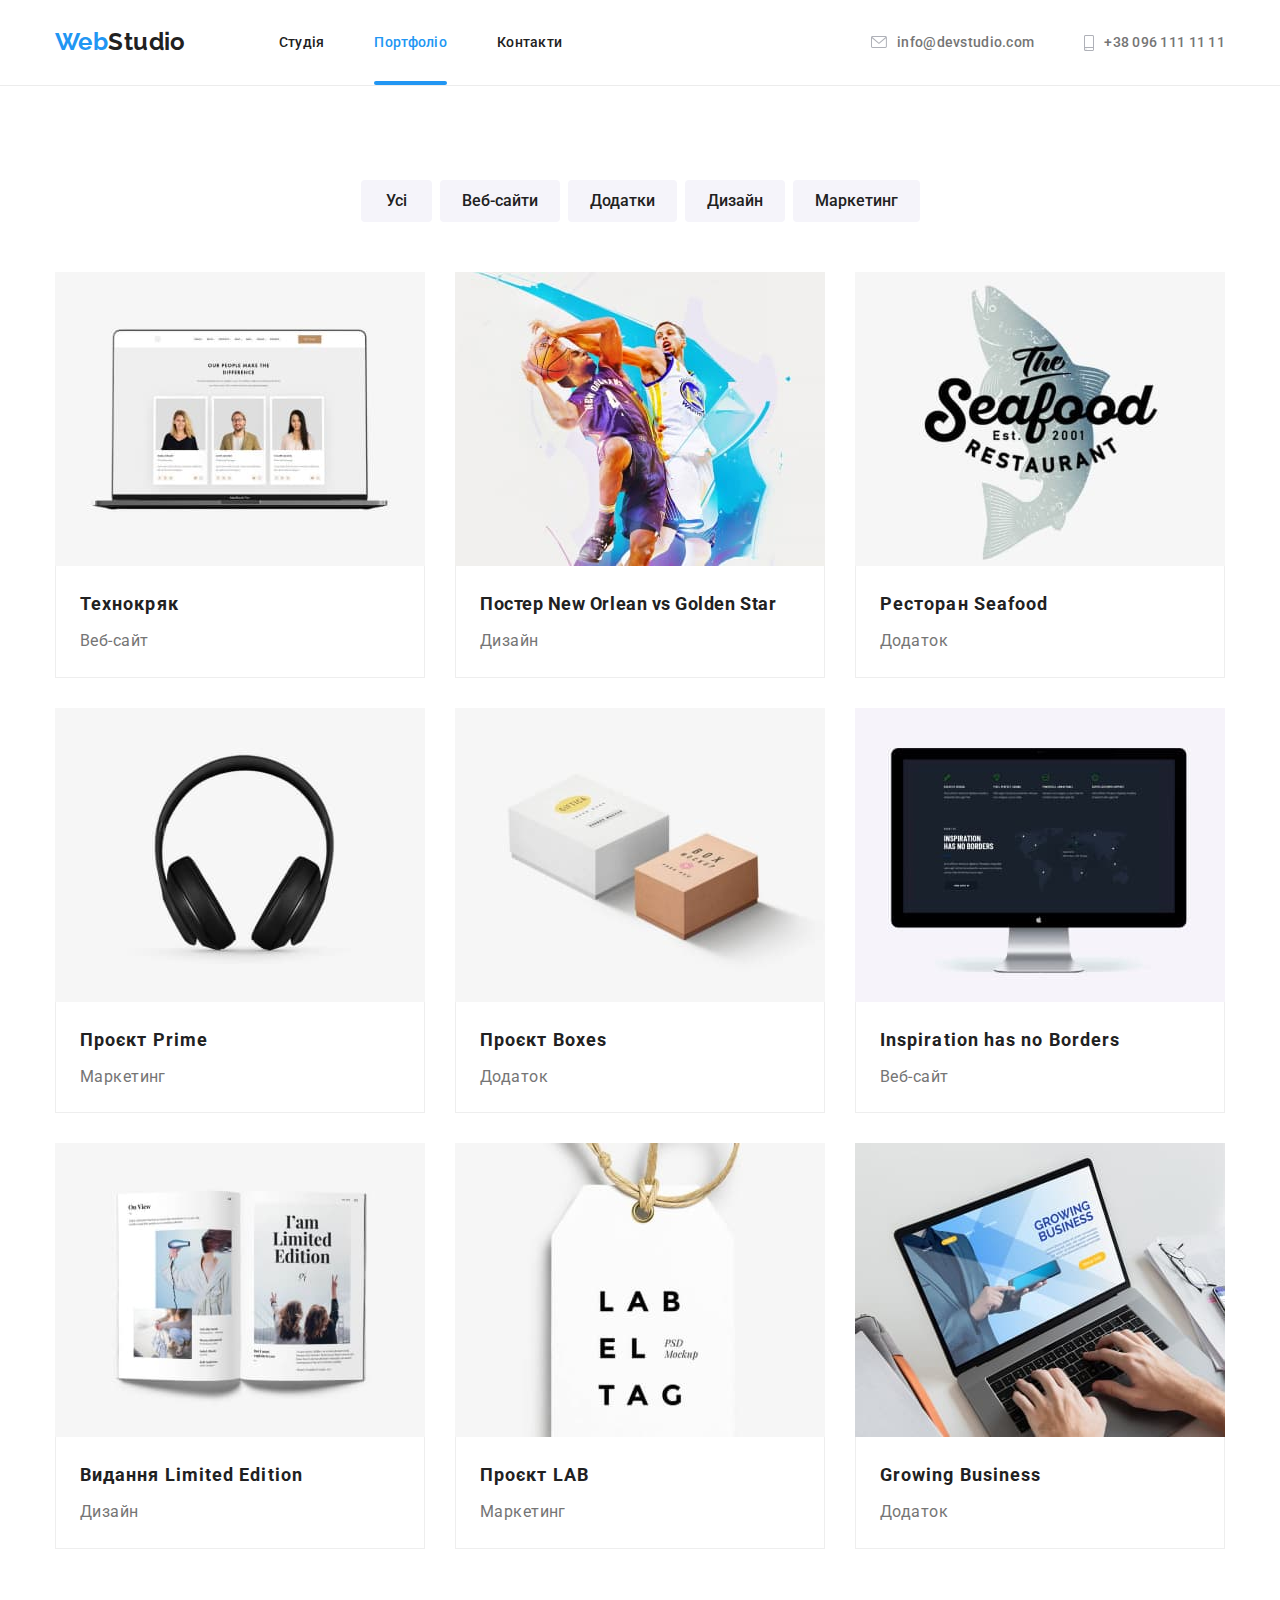
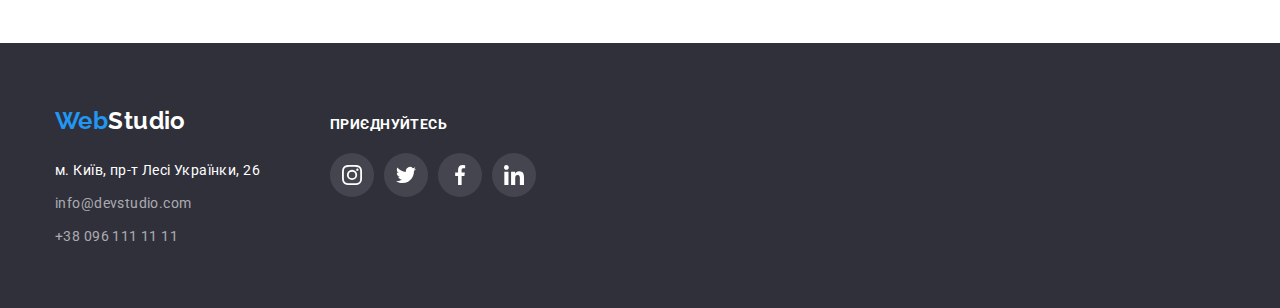
==== portfolio.html @ b1dba119 "Initial commit" ====
<!DOCTYPE html>
<html lang="uk">
  <head>
    <meta charset="UTF-8" />
    <meta http-equiv="X-UA-Compatible" content="IE=edge" />
    <meta name="viewport" content="width=device-width, initial-scale=1.0" />
    <link
      href="https://fonts.googleapis.com/css2?family=Raleway:wght@700&family=Roboto:wght@400;500;700;900&display=swap"
      rel="stylesheet"
    />
    <link
      rel="stylesheet"
      href="https://cdnjs.cloudflare.com/ajax/libs/modern-normalize/1.1.0/modern-normalize.min.css"
    />
    <link rel="stylesheet" href="./css/styles.css" />
    <title>Портфоліо</title>
  </head>

  <body>
    <!--Шапка-->
    <header>
      <!--НАвігація-->
      <div class="container header-container">
        <nav>
          <div class="header-container">
            <div class="full-logo">
              <a class="logo" href="./index.html"><span class="logo-part">Web</span>Studio</a>
            </div>
            <ul class="header-list list">
              <li class="header-item">
                <a href="./index.html" class="header-link guidance">Студія</a>
              </li>
              <li class="header-item">
                <a href="./portfolio.html" class="header-link guidance curent">Портфоліо</a>
              </li>
              <li class="header-item"><a href="" class="header-link guidance">Контакти</a></li>
            </ul>
          </div>
        </nav>
        <!--Список контактної інформації-->
        <ul class="contact-list list">
          <li class="contact-item">
            <a href="mailto:info@devstudio.com" class="header-contact guidance">
              <svg class="svg-contact" width="16" height="12">
                <use href="./images/icon.svg#icon-envelope-hover"></use>
              </svg>
              info@devstudio.com</a
            >
          </li>
          <li class="contact-item">
            <a href="tel:+380961111111" class="header-contact guidance">
              <svg class="svg-contact" width="10" height="16">
                <use href="./images/icon.svg#icon-smartphone"></use>
              </svg>
              +38 096 111 11 11</a
            >
          </li>
        </ul>
      </div>
    </header>
    <!--Головний контент-->
    <main>
      <!--Portfolio section-->
      <section class="sections">
        <div class="container btn">
          <h1 class="vissual-hidden">Портфоліо</h1>
          <ul class="btn-set list">
            <li class="btn-item">
              <button type="button" class="portfolio-tack portfolio-guidance first">Усі</button>
            </li>
            <li class="btn-item">
              <button type="button" class="portfolio-tack portfolio-guidance">Веб-сайти</button>
            </li>
            <li class="btn-item">
              <button type="button" class="portfolio-tack portfolio-guidance">Додатки</button>
            </li>
            <li class="btn-item">
              <button type="button" class="portfolio-tack portfolio-guidance">Дизайн</button>
            </li>
            <li class="btn-item">
              <button type="button" class="portfolio-tack portfolio-guidance">Маркетинг</button>
            </li>
          </ul>

          <ul class="list card-set">
            <li class="card-item">
              <a href="" class="card-link-portfolio">
                <img class="img-card" src="./images/laptop.jpg" alt="ноутбук" width="370" />
                <div class="card-part">
                  <h2 class="portfolio-subtitle">Технокряк</h2>
                  <p class="portfolio-item">Веб-сайт</p>
                </div>
                <div class="overlay-card">
                  <div class="overlay-card-move">
                    <p class="overlay-text">
                      Ресурс пропонує комплексні пропозиції з різним рівнем функціоналу та сервісів.
                      Все це дозволить відвідувачу отримати вичерпні відомості про компанію чи
                      приватну особу.
                    </p>
                  </div>
                </div>
              </a>
            </li>
            <li class="card-item">
              <a href="" class="card-link-portfolio">
                <img src="./images/basketball-players.jpg" alt="баскетболісти" width="370" />
                <div class="card-part">
                  <h2 class="portfolio-subtitle-part">Постер New Orlean vs Golden Star</h2>
                  <p class="portfolio-item">Дизайн</p>
                </div>
                <div class="overlay-card">
                  <div class="overlay-card-move">
                    <p class="overlay-text">
                      Lorem ipsum dolor sit amet consectetur adipisicing elit. Facilis tempore aut
                      nisi suscipit asperiores velit et dolores labore quia quidem?
                    </p>
                  </div>
                </div>
              </a>
            </li>
            <li class="card-item">
              <a href="" class="card-link-portfolio">
                <img src="./images/seafood.jpg" alt="назва ресторану" width="370" />
                <div class="card-part">
                  <h2 class="portfolio-subtitle">Ресторан Seafood</h2>
                  <p class="portfolio-item">Додаток</p>
                </div>
                <div class="overlay-card">
                  <div class="overlay-card-move">
                    <p class="overlay-text">
                      Lorem ipsum dolor sit amet consectetur adipisicing elit. Facilis tempore aut
                      nisi suscipit asperiores velit et dolores labore quia quidem?
                    </p>
                  </div>
                </div>
              </a>
            </li>
            <li class="card-item">
              <a href="" class="card-link-portfolio">
                <img src="./images/headphone.jpg" alt="навушники" width="370" />
                <div class="card-part">
                  <h2 class="portfolio-subtitle">Проєкт Prime</h2>
                  <p class="portfolio-item">Маркетинг</p>
                </div>
                <div class="overlay-card">
                  <div class="overlay-card-move">
                    <p class="overlay-text">
                      Lorem ipsum dolor sit amet consectetur adipisicing elit. Facilis tempore aut
                      nisi suscipit asperiores velit et dolores labore quia quidem?
                    </p>
                  </div>
                </div>
              </a>
            </li>
            <li class="card-item">
              <a href="" class="card-link-portfolio">
                <img src="./images/boxes.jpg" alt="коробки" width="370" />
                <div class="card-part">
                  <h2 class="portfolio-subtitle">Проєкт Boxes</h2>
                  <p class="portfolio-item">Додаток</p>
                </div>
                <div class="overlay-card">
                  <div class="overlay-card-move">
                    <p class="overlay-text">
                      Lorem ipsum dolor sit amet consectetur adipisicing elit. Facilis tempore aut
                      nisi suscipit asperiores velit et dolores labore quia quidem?
                    </p>
                  </div>
                </div>
              </a>
            </li>
            <li class="card-item">
              <a href="" class="card-link-portfolio">
                <img src="./images/monitor.jpg" alt="монітор" width="370" />
                <div class="card-part">
                  <h2 class="portfolio-subtitle">Inspiration has no Borders</h2>
                  <p class="portfolio-item">Веб-сайт</p>
                </div>
                <div class="overlay-card">
                  <div class="overlay-card-move">
                    <p class="overlay-text">
                      Lorem ipsum dolor sit amet consectetur adipisicing elit. Facilis tempore aut
                      nisi suscipit asperiores velit et dolores labore quia quidem?
                    </p>
                  </div>
                </div>
              </a>
            </li>
            <li class="card-item">
              <a href="" class="card-link-portfolio">
                <img src="./images/book.jpg" alt="книга" width="370" />
                <div class="card-part">
                  <h2 class="portfolio-subtitle">Видання Limited Edition</h2>
                  <p class="portfolio-item">Дизайн</p>
                </div>
                <div class="overlay-card">
                  <div class="overlay-card-move">
                    <p class="overlay-text">
                      Lorem ipsum dolor sit amet consectetur adipisicing elit. Facilis tempore aut
                      nisi suscipit asperiores velit et dolores labore quia quidem?
                    </p>
                  </div>
                </div>
              </a>
            </li>
            <li class="card-item">
              <a href="" class="card-link-portfolio">
                <img src="./images/tag.jpg" alt="лейба" width="370" />
                <div class="card-part">
                  <h2 class="portfolio-subtitle">Проєкт LAB</h2>
                  <p class="portfolio-item">Маркетинг</p>
                </div>
                <div class="overlay-card">
                  <div class="overlay-card-move">
                    <p class="overlay-text">
                      Lorem ipsum dolor sit amet consectetur adipisicing elit. Facilis tempore aut
                      nisi suscipit asperiores velit et dolores labore quia quidem?
                    </p>
                  </div>
                </div>
              </a>
            </li>
            <li class="card-item">
              <a href="" class="card-link-portfolio">
                <img src="./images/laptop-with-hands.jpg" alt="ноутбук та руки" width="370" />
                <div class="card-part">
                  <h2 class="portfolio-subtitle">Growing Business</h2>
                  <p class="portfolio-item">Додаток</p>
                </div>
                <div class="overlay-card">
                  <div class="overlay-card-move">
                    <p class="overlay-text">
                      Lorem ipsum dolor sit amet consectetur adipisicing elit. Facilis tempore aut
                      nisi suscipit asperiores velit et dolores labore quia quidem?
                    </p>
                  </div>
                </div>
              </a>
            </li>
          </ul>
        </div>
      </section>
    </main>

    <!--Контактна інформація-->
    <footer class="footer-title">
      <div class="container">
        <div>
          <div class="footer-logo-full">
            <a class="logo-footer" href="./index.html"
              ><span class="logo-part guidance">Web</span>Studio</a
            >
          </div>
          <address class="fotter-style">
            <ul class="list">
              <li class="footer-item">
                <a href="https://goo.gl/maps/uAzWxjjSuKX4QgEQA" class="footer-link guidance"
                  >м. Київ, пр-т Лесі Українки, 26</a
                >
              </li>
              <li class="footer-item">
                <a href="mailto:info@devstudio.com" class="footer-contact guidance"
                  >info@devstudio.com</a
                >
              </li>
              <li>
                <a href="tel:+380961111111" class="footer-contact guidance">+38 096 111 11 11</a>
              </li>
            </ul>
          </address>
        </div>
        <div class="footer-join">
          <p class="join-title">Приєднуйтесь</p>
          <ul class="list join">
            <li class="join-item">
              <a class="join-link" href="">
                <svg class="join-icon" width="20" height="20">
                  <use href="./images/icon.svg#icon-instagram"></use>
                </svg>
              </a>
            </li>
            <li class="join-item">
              <a class="join-link" href="">
                <svg class="join-icon" width="20" height="20">
                  <use href="./images/icon.svg#icon-twitter"></use>
                </svg>
              </a>
            </li>
            <li class="join-item">
              <a class="join-link" href="">
                <svg class="join-icon" width="20" height="20">
                  <use href="./images/icon.svg#icon-facebook "></use>
                </svg>
              </a>
            </li>
            <li class="join-item">
              <a class="join-link" href="">
                <svg class="join-icon" width="20" height="20">
                  <use href="./images/icon.svg#icon-linkedin "></use>
                </svg>
              </a>
            </li>
          </ul>
        </div>
      </div>
    </footer>
  </body>
</html>
---- css/styles.css ----
:root {
  --accent-color: #2196f3;
  --background-color: #2f303a;
  --color-white: #ffffff;
  --color-text: #212121;
  --color-p: #757575;
  --background-team: #f5f4fa;
  --border-color: #afb1b8;
  --card-set-gap: 30px;
  --footer-border-color: rgba(255, 255, 255, 0.1);
  --under-bgc: rgba(47, 48, 58, 0.8);
  --modal-bgc: rgba(0, 0, 0, 0.2);
}

h1,
h2,
h3,
h4,
h5,
h6,
/* ul, */
p {
  margin: 0 auto;
}

img {
  display: block;
  max-width: 100%;
  height: auto;
}

.list {
  padding: 0;
  margin: 0;
  list-style: none;
}

body {
  background-color: var(--color-white);
  font-family: 'Roboto', sans-serif;
  color: var(--color-text);
  font-size: 14px;
  line-height: 1.2;
  letter-spacing: 0.03em;
}

.container {
  width: 1200px;
  margin-left: auto;
  margin-right: auto;
  padding: 0px 15px;
}

* {
  list-style: none;
}

a {
  text-decoration: none;
}

/* header */
header {
  border-bottom: 1px solid #ececec;
}
.header-container {
  display: flex;
  align-items: center;
}
.hero {
  background-color: var(--background-color);
  padding: 200px 0;
}

.full-logo {
  padding: 24px 0 25px 0;
  margin-right: 93px;
}
.logo {
  color: var(--color-text);
  font-family: 'Raleway', sans-serif;
  font-weight: 700;
  font-size: 24px;
  line-height: 1.5;
}

.guidance.curent {
  color: var(--accent-color);
}

.curent {
  position: relative;
}

.curent::after {
  content: '';

  position: absolute;
  bottom: -30px;

  display: block;
  width: 100%;
  height: 4px;

  border-radius: 2px;
  background-color: var(--accent-color);
}

.guidance:focus,
.guidance:hover,
.logo-part {
  color: var(--accent-color);
}

.contact-item .guidance:focus .svg-contact,
.contact-item .guidance:hover .svg-contact {
  fill: var(--accent-color);
}

.header-list {
  display: flex;
}

.header-item:not(:first-child) {
  margin-left: 50px;
}

.header-link {
  color: var(--color-text);
  padding: 5px 0px;
  font-weight: 500;
  letter-spacing: 0.02em;
  transition: color 250ms cubic-bezier(0.4, 0, 0.2, 1);
}

.header-contact {
  display: flex;
  align-items: center;
  color: var(--color-p);
  font-weight: 500;
  line-height: 1.1;
  letter-spacing: 0.02em;
  transition: color 250ms cubic-bezier(0.4, 0, 0.2, 1);
}

.svg-contact {
  fill: var(--border-color);
  margin-right: 10px;
  transition: fill 250ms cubic-bezier(0.4, 0, 0.2, 1);
}

.icon-smartphone {
  margin-right: 10px;
  width: 10px;
  height: 16px;
}

.header-item.header-link,
.contact-item.header-contact {
  padding: 32px 0;
}

.contact-list {
  display: flex;
  margin-left: auto;
}

.contact-item:not(:first-child) {
  margin-left: 50px;
}

/* Головний контент */
.hero {
  max-width: 1600px;
  height: 600px;
  margin-left: auto;
  margin-right: auto;
  background-image: linear-gradient(to right, rgba(47, 48, 58, 0.4), rgba(47, 48, 58, 0.4)),
    url(../images/hero.jpg);
  background-size: cover;
  background-repeat: no-repeat;
}

.hero-title {
  color: var(--color-white);
  font-weight: 900;
  font-size: 44px;
  line-height: 1.4;
  text-align: center;
  letter-spacing: 0.06em;
  text-transform: uppercase;
  width: 696px;
  margin-bottom: 40px;
}
/* кнопка */
.hero-tack {
  color: var(--color-white);
  background-color: var(--accent-color);
  font-family: inherit;
  font-weight: 700;
  font-size: 16px;
  line-height: 1.9;
  display: flex;
  margin: 0 auto;
  text-align: center;
  letter-spacing: 0.06em;
  cursor: pointer;
  padding: 10px 32px;
  border: none;
  border-radius: 4px;
}

/* Секція  Список рішень*/
.sections {
  padding: 94px 0;
}
.hidden {
  padding-bottom: 0;
}
.vissual-hidden {
  position: absolute;
  white-space: nowrap;
  width: 1px;
  height: 1px;
  overflow: hidden;
  border: 0;
  padding: 0;
  clip: rect(0 0 0 0);
  clip-path: inset(50%);
  margin: -1px;
}

.list-hidden {
  display: flex;
}

.list-title {
  font-weight: 700;
  line-height: 1.1;
  font-size: 14px;
  text-transform: uppercase;
  margin: 30px 0 10px 0;
}

.list-item {
  color: var(--color-p);
  line-height: 1.7;
  width: 270px;
}

.hidden-clause:not(:first-child) {
  margin-left: 30px;
}
.button-benefits {
  display: flex;
  align-items: center;
  justify-content: center;
  border: none;
  background-color: var(--background-team);
  width: 270px;
  height: 120px;
}
.icon-antenna {
  width: 65px;
  height: 70px;
}

.icon-clock {
  width: 67px;
  height: 70px;
}

.icon-diagram {
  width: 70px;
  height: 64px;
}

.icon-astronaut {
  width: 55px;
  height: 60px;
}

/*Секція чим займаємось*/

.occupation {
  display: flex;
}

.section-title {
  font-weight: 700;
  font-size: 36px;
  line-height: 1.2;
  text-align: center;
  margin-bottom: 50px;
}
.occupation-item {
  flex-basis: calc((100%-60px) / 3);
  position: relative;
}
.occupation-item:not(:first-child) {
  margin-left: 30px;
}

.under {
  display: flex;
  background-color: var(--under-bgc);
  position: absolute;
  width: 370px;
  height: 70px;
  bottom: 0;
}

.under-title {
  display: flex;
  justify-content: center;
  align-items: center;
  font-weight: 700;
  font-size: 14px;
  line-height: 16px;
  text-transform: uppercase;
  color: var(--color-white);
}

/* Секція Команда, співробітники */

.team {
  background-color: var(--background-team);
}

.team-title {
  font-weight: 500;
  font-size: 16px;
  line-height: 1.2;
  text-align: center;
  margin-bottom: 10px;
}

.team-list {
  display: flex;
}

.team-list-item {
  flex-basis: calc((100%-90px) / 4);
  background-color: var(--color-white);
  border-radius: 0px 0px 4px 4px;
  box-shadow: 0px 1px 3px rgba(0, 0, 0, 0.12), 0px 1px 1px rgba(0, 0, 0, 0.14),
    0px 2px 1px rgba(0, 0, 0, 0.2);
}
.team-list-item:not(:first-child) {
  margin-left: 30px;
}

.team-name {
  padding: 30px 0;
}

.team-item {
  color: var(--color-p);
  font-size: 16px;
  line-height: 1.2;
  text-align: center;
}

.social {
  margin-top: 16px;
  display: flex;
  justify-content: center;
}

.social-item:not(:first-child) {
  margin-left: 10px;
}

.social-link {
  display: flex;
  align-items: center;
  justify-content: center;
  width: 44px;
  height: 44px;
  border-radius: 50%;
  border: none;
  transition: background-color 250ms cubic-bezier(0.4, 0, 0.2, 1);
}

.team .social-icon {
  display: inline-block;
  fill: var(--border-color);
  transition: fill 250ms cubic-bezier(0.4, 0, 0.2, 1);
}

.social-link:hover,
.social-link:focus {
  background-color: var(--accent-color);
}

.social-link:hover .social-icon,
.social-link:focus .social-icon {
  fill: var(--color-white);
}

/* Постійні клієнти */

.client {
  display: flex;
  justify-content: center;
}

.client-item {
  width: 170px;
  height: 92px;
}
.client-link {
  width: 100%;
  height: 100%;
  display: flex;
  justify-content: center;
  align-items: center;
  border-radius: 4px;
  border: 1px solid var(--border-color);
  transition: border-color 250ms cubic-bezier(0.4, 0, 0.2, 1);
}

.svg-client {
  fill: var(--border-color);
  transition: fill 250ms cubic-bezier(0.4, 0, 0.2, 1);
}

li.client-item:not(:first-child) {
  margin-left: 30px;
}

.client-link:hover,
.client-link:focus {
  border-color: var(--accent-color);
}

.client-link:hover .svg-client,
.client-link:focus .svg-client {
  fill: var(--accent-color);
}

/* Footer */

.footer-title {
  background-color: var(--background-color);
  padding: 60px 0;
}

.footer-title .container {
  display: flex;
  align-items: baseline;
}

.footer-logo-full {
  margin-bottom: 20px;
}

.logo-footer {
  color: var(--color-white);
  font-family: 'Raleway';
  font-weight: 700;
  font-size: 24px;
  line-height: 1.5;
}

.footer-item {
  margin-bottom: 9px;
}

.footer-link {
  line-height: 1.7;
  color: var(--color-white);
  transition: color 250ms cubic-bezier(0.4, 0, 0.2, 1);
}

.footer-contact {
  line-height: 24px;
  color: rgba(255, 255, 255, 0.6);
  transition: color 250ms cubic-bezier(0.4, 0, 0.2, 1);
}
li.tel-phon {
  margin-bottom: 0;
}
address {
  font-style: normal;
}
.footer-join {
  margin-left: 70px;
}

.join {
  margin-top: 20px;
  display: flex;
  justify-content: center;
}

.join-item:not(:first-child) {
  margin-left: 10px;
}

.join-link {
  display: flex;
  align-items: center;
  justify-content: center;
  width: 44px;
  height: 44px;
  border-radius: 50%;
  background-color: var(--footer-border-color);

  border-radius: 50%;
  border: none;
  transition: background-color 250ms cubic-bezier(0.4, 0, 0.2, 1);
}

.footer-join .join-icon {
  display: inline-block;
  fill: var(--color-white);
}

.join-link:hover,
.join-link:focus {
  background-color: var(--accent-color);
}

.join-link:hover .join-icon,
.join-link:focus .join-icon {
  fill: var(--color-white);
}

.join-title {
  color: var(--color-white);
  font-weight: 700;
  font-size: 14px;
  line-height: 1.14;
  text-transform: uppercase;
  margin-bottom: 20px;
}

/* Portfolio */
/* Buttons */
.portfolio-tack {
  color: var(--color-text);
  background-color: var(--background-team);
  font-family: inherit;
  font-weight: 500;
  font-size: 16px;
  line-height: 1.9;
  display: flex;
  align-items: center;
  cursor: pointer;
  margin: 0 auto;
  border: none;
  border-radius: 4px;
  padding: 6px 22px;
  transition: color 250ms cubic-bezier(0.4, 0, 0.2, 1),
    background-color 250ms cubic-bezier(0.4, 0, 0.2, 1);
}
.portfolio-tack.first {
  padding: 6px 25px;
}

.btn-set {
  display: flex;
  justify-content: center;
  margin-bottom: 50px;
}

.btn-item:not(:first-child) {
  margin-left: 8px;
}

.portfolio-guidance:focus,
.portfolio-guidance:hover {
  color: var(--color-white);
  background-color: var(--accent-color);
}

.portfolio-subtitle {
  font-weight: 700;
  font-size: 18px;
  color: var(--color-text);
  line-height: 2;
  letter-spacing: 0.06em;
  margin-bottom: 4px;
}

.portfolio-subtitle-part {
  font-weight: 700;
  color: var(--color-text);
  font-size: 18px;
  line-height: 2;
  letter-spacing: 0.03em;
  margin-bottom: 4px;
}

.portfolio-item {
  font-size: 16px;
  line-height: 1.9;
  color: var(--color-p);
}

.card-set {
  display: flex;
  flex-wrap: wrap;
  margin-left: calc(-1 * var(--card-set-gap));
  margin-top: calc(-1 * var(--card-set-gap));
}
.card-set {
  flex-basis: calc(100% / 3 - var(--card-set-gap));
}
.card-item {
  margin-left: var(--card-set-gap);
  margin-top: var(--card-set-gap);
}

.card-part {
  padding: 20px 24px;
  border-left: 1px solid #eeeeee;
  border-right: 1px solid #eeeeee;
  border-bottom: 1px solid #eeeeee;
}
.card-link-portfolio {
  position: relative;
  display: block;
  transition: box-shadow 250ms cubic-bezier(0.4, 0, 0.2, 1);
}

.card-link-portfolio:hover,
.card-link-portfolio:focus {
  box-shadow: 0px 1px 1px rgba(0, 0, 0, 0.12), 0px 4px 4px rgba(0, 0, 0, 0.06),
    1px 4px 6px rgba(0, 0, 0, 0.16);
}

.overlay-card {
  position: absolute;
  top: 0;
  left: 0;
  width: 370px;
  height: 294px;
  overflow: hidden;
}

.overlay-card-move {
  position: absolute;
  top: 0;
  left: 0;

  width: 100%;
  height: 100%;

  transform: translatey(100%);
  transition: transform 250ms cubic-bezier(0.4, 0, 0.2, 1);

  background-color: var(--accent-color);
}

.card-link-portfolio:hover .overlay-card-move {
  transform: translateY(0);
}

.overlay-text {
  font-weight: 400;
  font-size: 18px;
  line-height: 1.5;
  color: var(--color-white);
  padding: 63px 24px 0 24px;
}

/* модальне вікно */

.backdrop {
  position: fixed;
  top: 0;
  left: 0;
  width: 100%;
  height: 100%;
  background-color: var(--modal-bgc);
}

.modal {
  width: 528px;
  height: 581px;
  background-color: var(--color-white);
  border-radius: 4px;
  box-shadow: 0px 1px 3px rgba(0, 0, 0, 0.12), 0px 1px 1px rgba(0, 0, 0, 0.14),
    0px 2px 1px rgba(0, 0, 0, 0.2);

  position: absolute;
  top: 50%;
  left: 50%;
  transform: translate(-50%, -50%) scale(1);
  transition: transform 250ms cubic-bezier(0.4, 0, 0.2, 1);
}

.backdrop.is-hidden .modal {
  transform: translate(-50%, -50%) scale(0.2);
}

.close-modal {
  position: absolute;
  border: 1px solid var(--color-p);
  border-radius: 50%;
  width: 30px;
  height: 30px;
  cursor: pointer;
  right: 8px;
  top: 8px;
  background-color: var(--color-white);
}

.svg-img {
  position: absolute;
  top: 50%;
  left: 50%;
  transform: translate(-50%, -50%);
}

.is-hidden {
  opacity: 0;
  pointer-events: none;
}
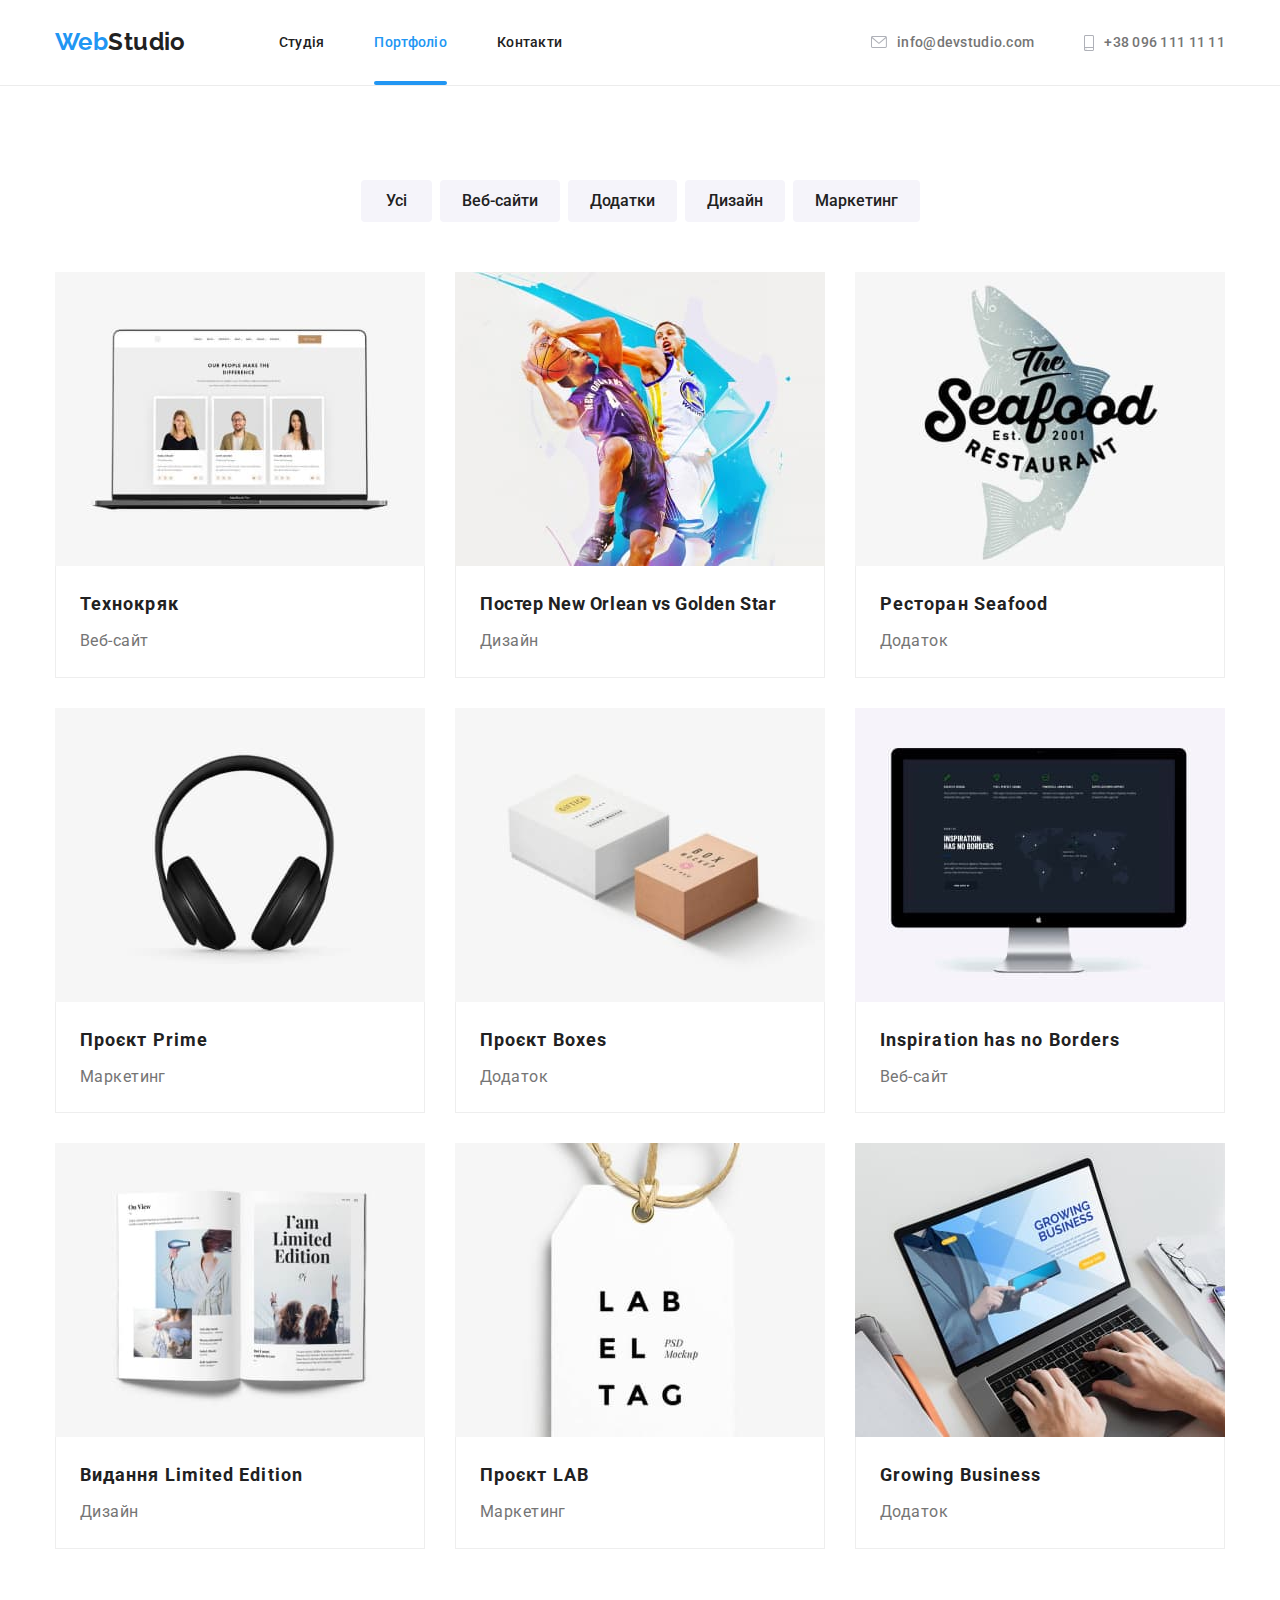
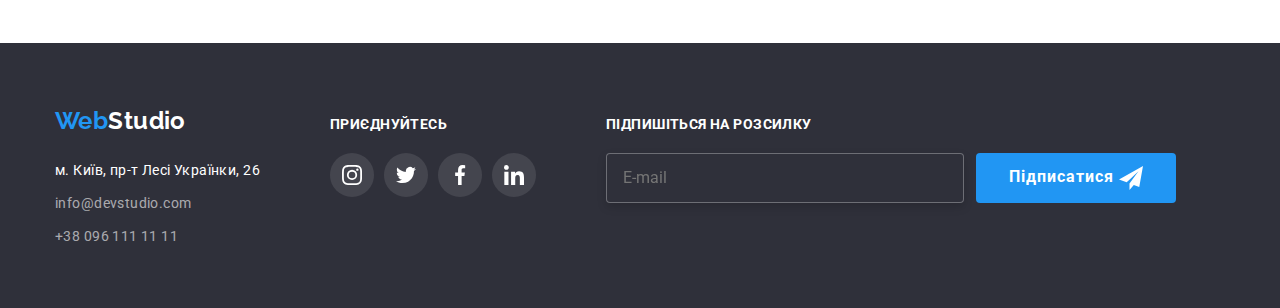
==== commit 0a1c34f8: "first" ====
--- a/portfolio.html
+++ b/portfolio.html
@@ -302,6 +302,25 @@
             </li>
           </ul>
         </div>
+        <div class="footer-join">
+          <p class="join-title">Підпишіться на розсилку</p>
+          <div class="join-part">
+            <label for="mailfor"></label>
+            <input
+              type="email"
+              name="user-name"
+              id="mailfor"
+              placeholder="E-mail"
+              class="input-footer"
+            />
+            <button type="submit" class="btn-footer">
+              Підписатися
+              <svg class="btn-footer-icon" width="24" height="24">
+                <use href="./images/icon.svg#icon-send"></use>
+              </svg>
+            </button>
+          </div>
+        </div>
       </div>
     </footer>
   </body>
--- a/css/styles.css
+++ b/css/styles.css
@@ -536,134 +536,49 @@
   margin-bottom: 20px;
 }
 
-/* Portfolio */
-/* Buttons */
-.portfolio-tack {
-  color: var(--color-text);
-  background-color: var(--background-team);
-  font-family: inherit;
-  font-weight: 500;
+.join-part {
+  display: flex;
+}
+
+.input-footer {
+  width: 358px;
+  height: 50px;
+  border: 1px solid rgba(255, 255, 255, 0.3);
+  filter: drop-shadow(0px 4px 4px rgba(0, 0, 0, 0.15));
+  border-radius: 4px;
+  background-color: var(--background-color);
+  padding-left: 16px;
+
+  font-size: 16px;
+  line-height: 1.25;
+  color: var(--color-white);
+}
+
+.btn-footer {
+  width: 200px;
+  height: 50px;
+  background-color: var(--accent-color);
+  color: var(--color-white);
+
+  font-weight: 700;
   font-size: 16px;
   line-height: 1.9;
-  display: flex;
-  align-items: center;
+  letter-spacing: 0.06em;
+
+  display: flex;
+  align-items: center;
+  justify-content: center;
+
+  border-radius: 4px;
+  border: none;
+
+  margin-left: 12px;
   cursor: pointer;
-  margin: 0 auto;
-  border: none;
-  border-radius: 4px;
-  padding: 6px 22px;
-  transition: color 250ms cubic-bezier(0.4, 0, 0.2, 1),
-    background-color 250ms cubic-bezier(0.4, 0, 0.2, 1);
-}
-.portfolio-tack.first {
-  padding: 6px 25px;
-}
-
-.btn-set {
-  display: flex;
-  justify-content: center;
-  margin-bottom: 50px;
-}
-
-.btn-item:not(:first-child) {
-  margin-left: 8px;
-}
-
-.portfolio-guidance:focus,
-.portfolio-guidance:hover {
-  color: var(--color-white);
-  background-color: var(--accent-color);
-}
-
-.portfolio-subtitle {
-  font-weight: 700;
-  font-size: 18px;
-  color: var(--color-text);
-  line-height: 2;
-  letter-spacing: 0.06em;
-  margin-bottom: 4px;
-}
-
-.portfolio-subtitle-part {
-  font-weight: 700;
-  color: var(--color-text);
-  font-size: 18px;
-  line-height: 2;
-  letter-spacing: 0.03em;
-  margin-bottom: 4px;
-}
-
-.portfolio-item {
-  font-size: 16px;
-  line-height: 1.9;
-  color: var(--color-p);
-}
-
-.card-set {
-  display: flex;
-  flex-wrap: wrap;
-  margin-left: calc(-1 * var(--card-set-gap));
-  margin-top: calc(-1 * var(--card-set-gap));
-}
-.card-set {
-  flex-basis: calc(100% / 3 - var(--card-set-gap));
-}
-.card-item {
-  margin-left: var(--card-set-gap);
-  margin-top: var(--card-set-gap);
-}
-
-.card-part {
-  padding: 20px 24px;
-  border-left: 1px solid #eeeeee;
-  border-right: 1px solid #eeeeee;
-  border-bottom: 1px solid #eeeeee;
-}
-.card-link-portfolio {
-  position: relative;
-  display: block;
-  transition: box-shadow 250ms cubic-bezier(0.4, 0, 0.2, 1);
-}
-
-.card-link-portfolio:hover,
-.card-link-portfolio:focus {
-  box-shadow: 0px 1px 1px rgba(0, 0, 0, 0.12), 0px 4px 4px rgba(0, 0, 0, 0.06),
-    1px 4px 6px rgba(0, 0, 0, 0.16);
-}
-
-.overlay-card {
-  position: absolute;
-  top: 0;
-  left: 0;
-  width: 370px;
-  height: 294px;
-  overflow: hidden;
-}
-
-.overlay-card-move {
-  position: absolute;
-  top: 0;
-  left: 0;
-
-  width: 100%;
-  height: 100%;
-
-  transform: translatey(100%);
-  transition: transform 250ms cubic-bezier(0.4, 0, 0.2, 1);
-
-  background-color: var(--accent-color);
-}
-
-.card-link-portfolio:hover .overlay-card-move {
-  transform: translateY(0);
-}
-
-.overlay-text {
-  font-weight: 400;
-  font-size: 18px;
-  line-height: 1.5;
-  color: var(--color-white);
-  padding: 63px 24px 0 24px;
+}
+
+.btn-footer-icon {
+  fill: var(--color-white);
+  margin-left: 5px;
 }
 
 /* модальне вікно */
@@ -677,6 +592,45 @@
   background-color: var(--modal-bgc);
 }
 
+.modal-title {
+  margin-bottom: 12px;
+
+  font-weight: 700;
+  font-size: 20px;
+  line-height: 1.15;
+  text-align: center;
+}
+
+.form-title {
+  font-weight: 400;
+  font-size: 12px;
+  line-height: 1.2;
+  letter-spacing: 0.01em;
+
+  color: var(--color-p);
+  margin-top: 10px;
+  margin-bottom: 4px;
+}
+
+.form-fild {
+  display: flex;
+  flex-direction: column;
+}
+.input-wrap {
+  position: relative;
+}
+
+.form-fild input {
+  height: 40px;
+  border: none;
+  border: 1px solid rgba(33, 33, 33, 0.2);
+  border-radius: 4px;
+  width: 100%;
+  padding-left: 42px;
+  outline: none;
+  transition: border 250ms cubic-bezier(0.4, 0, 0.2, 1);
+}
+
 .modal {
   width: 528px;
   height: 581px;
@@ -684,6 +638,7 @@
   border-radius: 4px;
   box-shadow: 0px 1px 3px rgba(0, 0, 0, 0.12), 0px 1px 1px rgba(0, 0, 0, 0.14),
     0px 2px 1px rgba(0, 0, 0, 0.2);
+  padding: 40px;
 
   position: absolute;
   top: 50%;
@@ -708,6 +663,11 @@
   background-color: var(--color-white);
 }
 
+.close-modal:hover,
+.close-modal:focus svg {
+  fill: var(--accent-color);
+}
+
 .svg-img {
   position: absolute;
   top: 50%;
@@ -719,3 +679,229 @@
   opacity: 0;
   pointer-events: none;
 }
+
+.svg-img-modal {
+  position: absolute;
+  top: 50%;
+  left: 12px;
+  transform: translateY(-50%);
+  fill: var(--color-text);
+  transition: fill 250ms cubic-bezier(0.4, 0, 0.2, 1);
+}
+
+.coments textarea {
+  resize: none;
+  margin-bottom: 20px;
+  height: 120px;
+  border: none;
+  border: 1px solid rgba(33, 33, 33, 0.2);
+  outline: none;
+  border-radius: 4px;
+  transition: border 250ms cubic-bezier(0.4, 0, 0.2, 1);
+}
+
+.agree {
+  font-weight: 400;
+  line-height: 2;
+  color: var(--color-p);
+  display: flex;
+  align-items: center;
+}
+
+.agree-link {
+  color: #2196f3;
+  text-decoration: underline;
+  margin-left: 4px;
+}
+
+.btn-mjoin {
+  width: 200px;
+  height: 50px;
+  border-radius: 4px;
+
+  background-color: var(--accent-color);
+  color: var(--color-white);
+  border: none;
+  margin-top: 20px;
+  display: flex;
+  justify-content: center;
+  align-items: center;
+  margin: 20px auto 0 auto;
+  cursor: pointer;
+}
+
+.form-fild:focus-within textarea,
+.form-fild:focus-within input {
+  border: 1px solid var(--accent-color);
+}
+.form-fild:focus-within svg {
+  fill: var(--accent-color);
+}
+
+.svg-modal-check {
+  fill: var(--color-white);
+}
+
+.agree-fild {
+  display: flex;
+  align-items: center;
+}
+
+.checkbox-hidden {
+  position: absolute;
+  width: 1px;
+  height: 1px;
+  margin: -1px;
+  border: 0;
+  padding: 0;
+  clip: rect(0 0 0 0);
+  overflow: hidden;
+}
+
+.checkbox-hidden:checked + .icon {
+  border-color: var(--accent-color);
+  background-color: var(--accent-color);
+}
+
+.icon {
+  width: 15px;
+  height: 15px;
+  border: 2px solid var(--color-text);
+  border-radius: 2px;
+  margin-right: 7px;
+  display: flex;
+  align-items: center;
+  background-origin: border-box;
+  transition: border-color 250ms cubic-bezier(0.4, 0, 0.2, 1),
+    background-color 250ms cubic-bezier(0.4, 0, 0.2, 1);
+}
+
+/* Portfolio */
+/* Buttons */
+.portfolio-tack {
+  color: var(--color-text);
+  background-color: var(--background-team);
+  font-family: inherit;
+  font-weight: 500;
+  font-size: 16px;
+  line-height: 1.9;
+  display: flex;
+  align-items: center;
+  cursor: pointer;
+  margin: 0 auto;
+  border: none;
+  border-radius: 4px;
+  padding: 6px 22px;
+  transition: color 250ms cubic-bezier(0.4, 0, 0.2, 1),
+    background-color 250ms cubic-bezier(0.4, 0, 0.2, 1);
+}
+.portfolio-tack.first {
+  padding: 6px 25px;
+}
+
+.btn-set {
+  display: flex;
+  justify-content: center;
+  margin-bottom: 50px;
+}
+
+.btn-item:not(:first-child) {
+  margin-left: 8px;
+}
+
+.portfolio-guidance:focus,
+.portfolio-guidance:hover {
+  color: var(--color-white);
+  background-color: var(--accent-color);
+}
+
+.portfolio-subtitle {
+  font-weight: 700;
+  font-size: 18px;
+  color: var(--color-text);
+  line-height: 2;
+  letter-spacing: 0.06em;
+  margin-bottom: 4px;
+}
+
+.portfolio-subtitle-part {
+  font-weight: 700;
+  color: var(--color-text);
+  font-size: 18px;
+  line-height: 2;
+  letter-spacing: 0.03em;
+  margin-bottom: 4px;
+}
+
+.portfolio-item {
+  font-size: 16px;
+  line-height: 1.9;
+  color: var(--color-p);
+}
+
+.card-set {
+  display: flex;
+  flex-wrap: wrap;
+  margin-left: calc(-1 * var(--card-set-gap));
+  margin-top: calc(-1 * var(--card-set-gap));
+}
+.card-set {
+  flex-basis: calc(100% / 3 - var(--card-set-gap));
+}
+.card-item {
+  margin-left: var(--card-set-gap);
+  margin-top: var(--card-set-gap);
+}
+
+.card-part {
+  padding: 20px 24px;
+  border-left: 1px solid #eeeeee;
+  border-right: 1px solid #eeeeee;
+  border-bottom: 1px solid #eeeeee;
+}
+.card-link-portfolio {
+  position: relative;
+  display: block;
+  transition: box-shadow 250ms cubic-bezier(0.4, 0, 0.2, 1);
+}
+
+.card-link-portfolio:hover,
+.card-link-portfolio:focus {
+  box-shadow: 0px 1px 1px rgba(0, 0, 0, 0.12), 0px 4px 4px rgba(0, 0, 0, 0.06),
+    1px 4px 6px rgba(0, 0, 0, 0.16);
+}
+
+.overlay-card {
+  position: absolute;
+  top: 0;
+  left: 0;
+  width: 370px;
+  height: 294px;
+  overflow: hidden;
+}
+
+.overlay-card-move {
+  position: absolute;
+  top: 0;
+  left: 0;
+
+  width: 100%;
+  height: 100%;
+
+  transform: translatey(100%);
+  transition: transform 250ms cubic-bezier(0.4, 0, 0.2, 1);
+
+  background-color: var(--accent-color);
+}
+
+.card-link-portfolio:hover .overlay-card-move {
+  transform: translateY(0);
+}
+
+.overlay-text {
+  font-weight: 400;
+  font-size: 18px;
+  line-height: 1.5;
+  color: var(--color-white);
+  padding: 63px 24px 0 24px;
+}
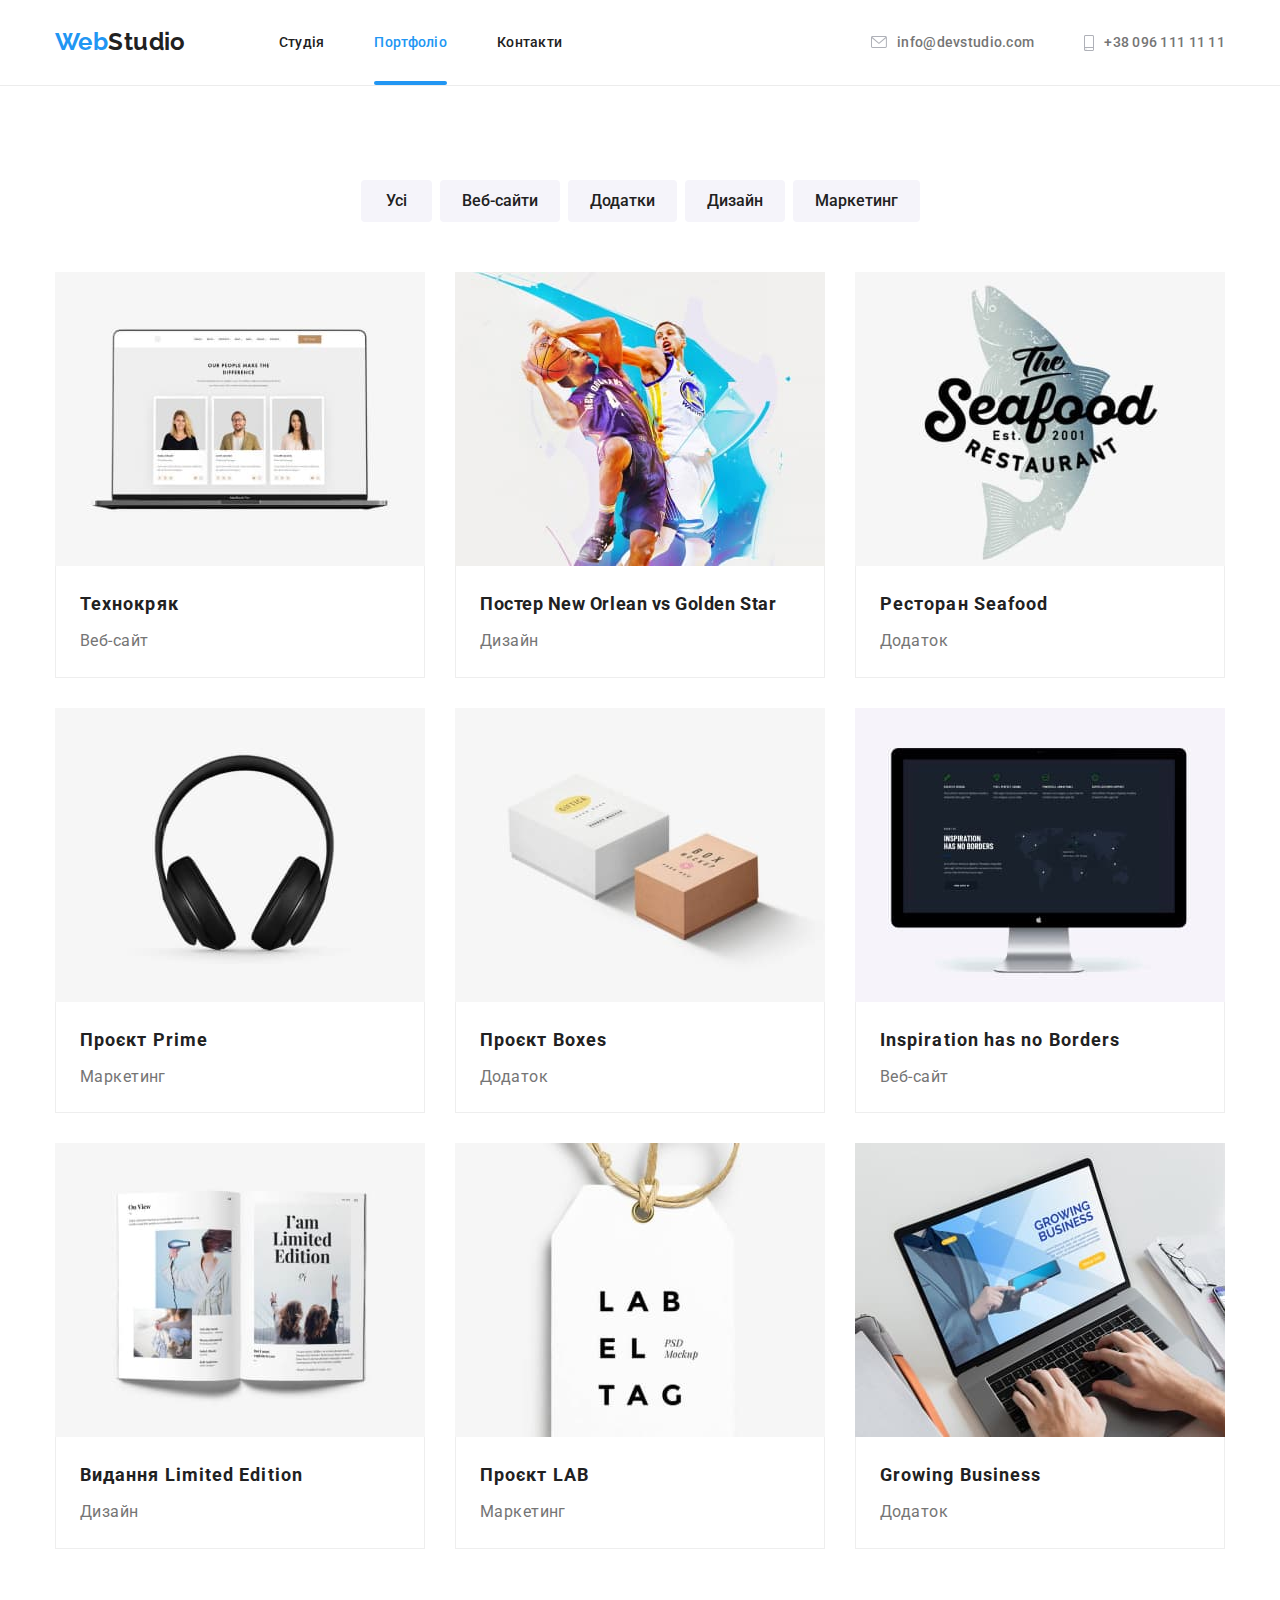
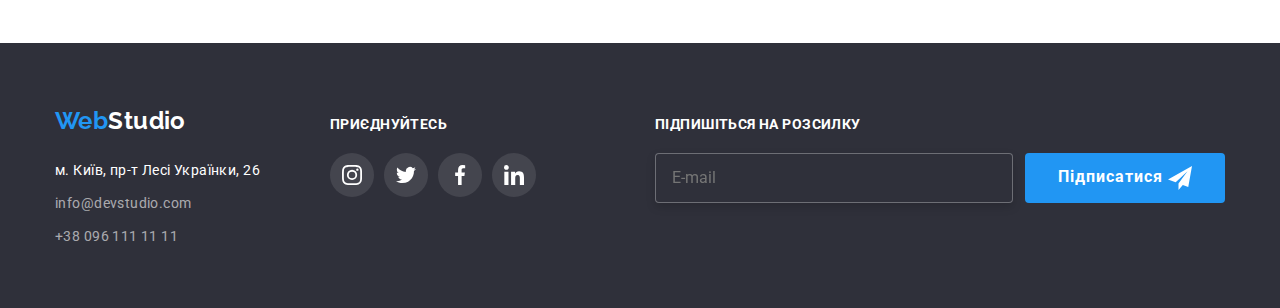
==== commit 0ce9e9f1: "Second chance" ====
--- a/portfolio.html
+++ b/portfolio.html
@@ -302,24 +302,26 @@
             </li>
           </ul>
         </div>
-        <div class="footer-join">
-          <p class="join-title">Підпишіться на розсилку</p>
-          <div class="join-part">
-            <label for="mailfor"></label>
-            <input
-              type="email"
-              name="user-name"
-              id="mailfor"
-              placeholder="E-mail"
-              class="input-footer"
-            />
-            <button type="submit" class="btn-footer">
-              Підписатися
-              <svg class="btn-footer-icon" width="24" height="24">
-                <use href="./images/icon.svg#icon-send"></use>
-              </svg>
-            </button>
-          </div>
+        <div class="footer-subscription">
+          <form>
+            <p class="join-title">Підпишіться на розсилку</p>
+            <div class="join-part">
+              <label for="mailfor"></label>
+              <input
+                type="email"
+                name="user-name"
+                id="mailfor"
+                placeholder="E-mail"
+                class="input-footer"
+              />
+              <button type="submit" class="btn-footer">
+                Підписатися
+                <svg class="btn-footer-icon" width="24" height="24">
+                  <use href="./images/icon.svg#icon-send"></use>
+                </svg>
+              </button>
+            </div>
+          </form>
         </div>
       </div>
     </footer>
--- a/css/styles.css
+++ b/css/styles.css
@@ -540,6 +540,10 @@
   display: flex;
 }
 
+.footer-subscription {
+  margin-left: auto;
+}
+
 .input-footer {
   width: 358px;
   height: 50px;
@@ -678,6 +682,7 @@
 .is-hidden {
   opacity: 0;
   pointer-events: none;
+  transition: opacity 250ms cubic-bezier(0.4, 0, 0.2, 1);
 }
 
 .svg-img-modal {
@@ -728,6 +733,11 @@
   align-items: center;
   margin: 20px auto 0 auto;
   cursor: pointer;
+
+  font-weight: 700;
+  font-size: 16px;
+  line-height: 1.9;
+  letter-spacing: 0.06em;
 }
 
 .form-fild:focus-within textarea,
@@ -745,6 +755,7 @@
 .agree-fild {
   display: flex;
   align-items: center;
+  justify-content: center;
 }
 
 .checkbox-hidden {
